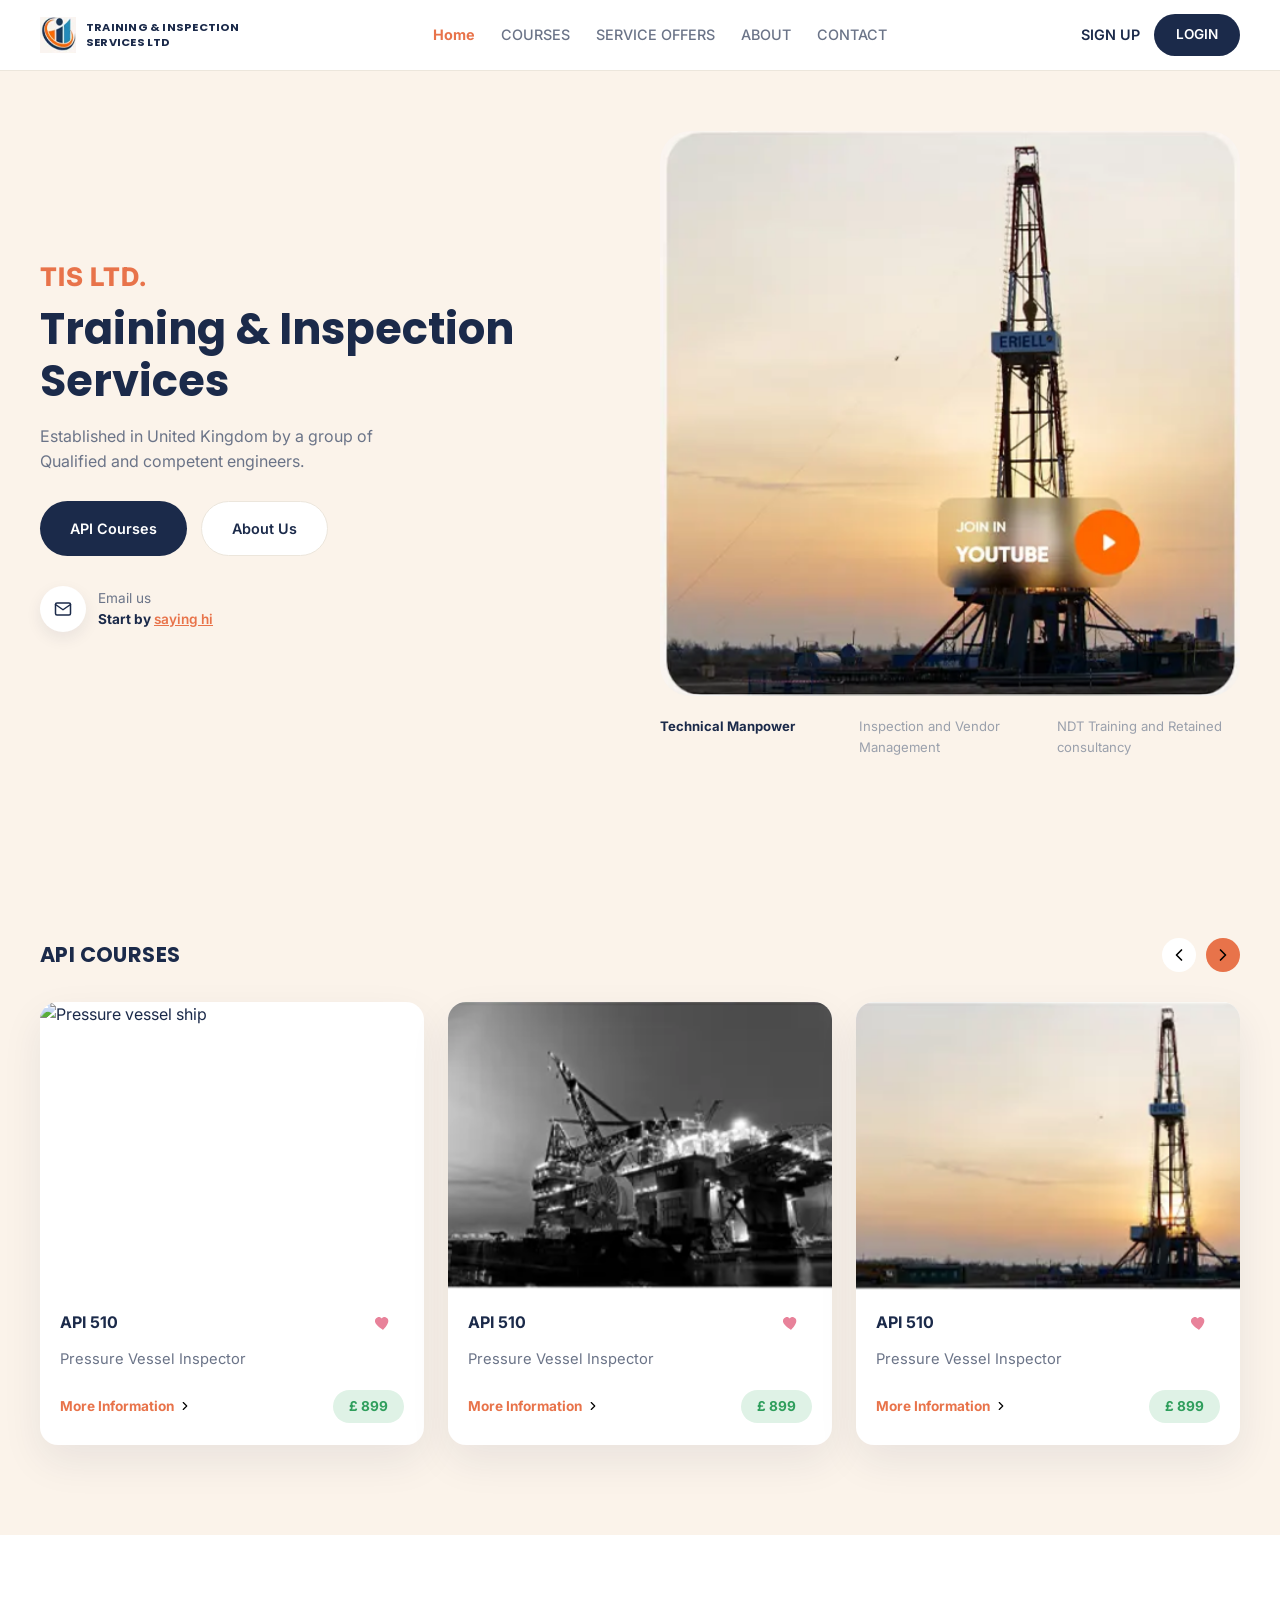
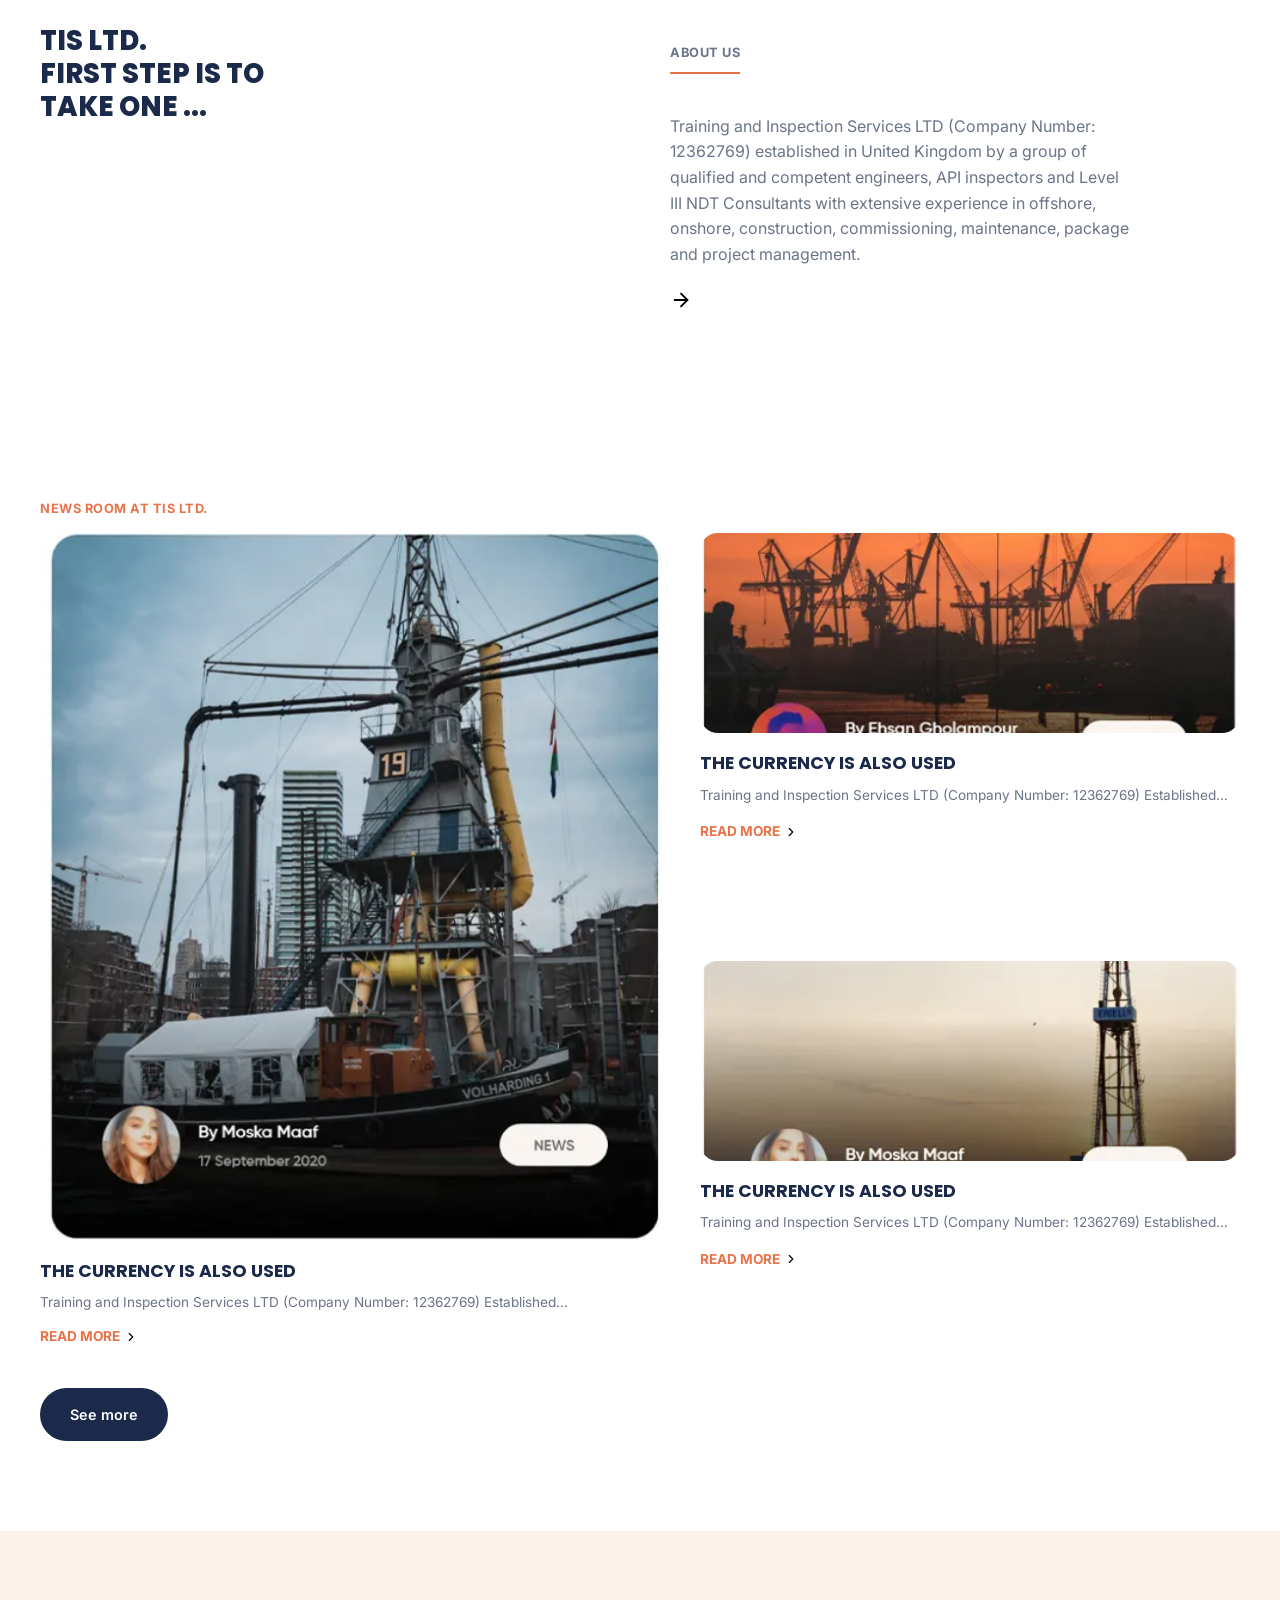
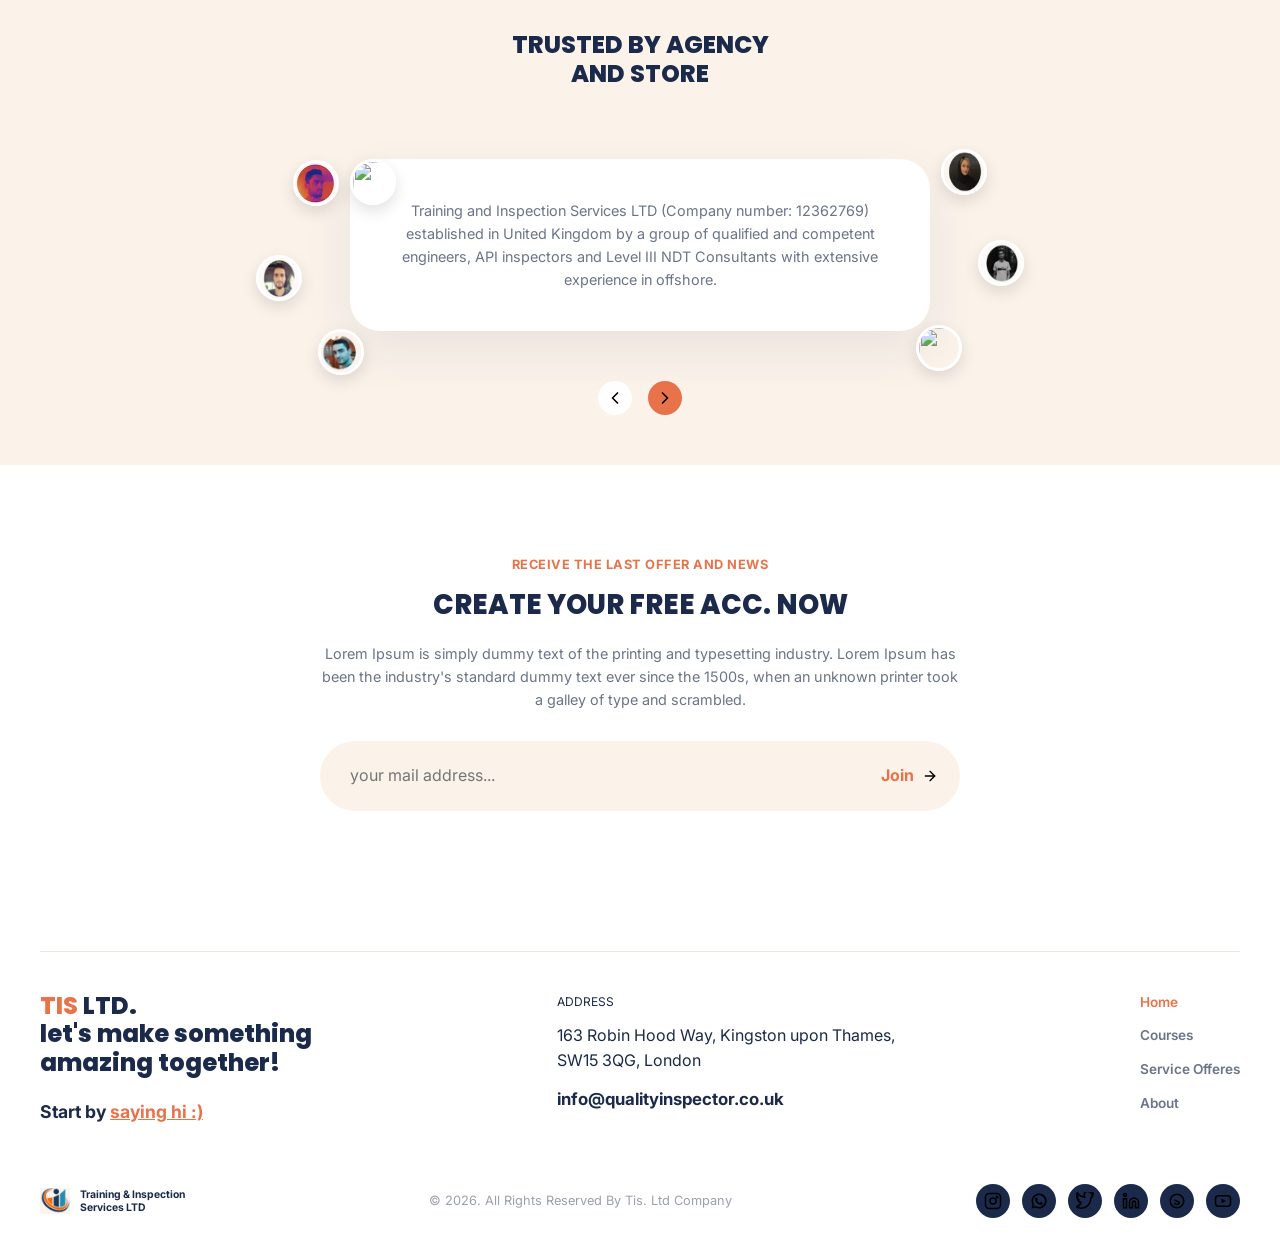
==== tis-landing-page/index.html @ 68c7ab09 "Built TIS LTD Landing Page" ====
<!DOCTYPE html>
<html lang="en">

<head>
  <meta charset="UTF-8">
  <meta name="viewport" content="width=device-width, initial-scale=1.0">
  <title>TIS LTD | Training &amp; Inspection Services</title>
  <link rel="stylesheet" href="assets/css/style.css">
  <link rel="preconnect" href="https://fonts.googleapis.com">
  <link
    href="https://fonts.googleapis.com/css2?family=Inter:wght@400;500;600&family=Poppins:wght@500;600;700;800&display=swap"
    rel="stylesheet">
</head>

<body>

  <!-- ===== HEADER ===== -->
  <header class="site-header">
    <div class="container header__inner">
      <a href="#home" class="logo">
        <img src="assets/icons/logo.png" alt="" class="logo__mark">
        <span>TRAINING &amp; INSPECTION<br>SERVICES LTD</span>
      </a>

      <nav class="nav" id="siteNav">
        <a href="#HOME" class="is-active">Home</a>
        <a href="#COURSES">COURSES</a>
        <a href="#SERVICES">SERVICE OFFERS</a>
        <a href="#ABOUT">ABOUT</a>
        <a href="#CONTACT">CONTACT</a>
      </nav>

      <div class="header__actions">
        <a href="#CONTACT" class="link-plain">SIGN UP</a>
        <a href="#CONTACT" class="btn btn--primary btn--sm">LOGIN</a>
        <button class="nav-toggle" id="navToggle" aria-label="Toggle menu" aria-expanded="false">
          <span></span><span></span><span></span>
        </button>
      </div>
    </div>
  </header>

  <main>

    <!-- ===== HERO ===== -->
    <section class="hero" id="home">
      <div class="container hero__inner">
        <div class="hero__content">
          <p class="eyebrow eyebrow--lg">TIS LTD.</p>
          <h1>Training &amp; Inspection Services</h1>
          <p class="hero__text">
            Established in United Kingdom by a group of Qualified and
            competent engineers.
          </p>
          <div class="hero__buttons">
            <a href="#COURSES" class="btn btn--primary">API Courses</a>
            <a href="#ABOUT" class="btn btn--outline">About Us</a>
          </div>
          <div class="hero__starter">
            <span class="icon-circle"><img src="assets/icons/mail.svg" alt=""></span>
            <span class="hero__starter-text">Email us<br><strong>Start by <a href="#CONTACT">saying
                  hi</a></strong></span>
          </div>
        </div>

        <div class="hero__media">
          <div class="hero__media-frame">
            <img src="assets/icons/hero_icon.png" alt="Oil rig at sunset">
          </div>
          <div class="hero__tabs">
            <span class="is-active">Technical Manpower</span>
            <span>Inspection and Vendor Management</span>
            <span>NDT Training and Retained consultancy</span>
          </div>
        </div>
      </div>
    </section>

    <!-- ===== API COURSES ===== -->
    <section class="courses" id="courses">
      <div class="container">
        <div class="section-head">
          <h2>API Courses</h2>
          <div class="section-head__nav">
            <button aria-label="Previous"><img src="assets/icons/chevron-left.svg" alt=""></button>
            <button aria-label="Next" class="is-active"><img src="assets/icons/chevron-right.svg" alt=""></button>
          </div>
        </div>

        <div class="courses__grid">

          <article class="card">
            <img src="assetS/icons/api_first_icon.png" alt="Pressure vessel ship" class="card__img">
            <div class="card__body">
              <div class="card__top">
                <span class="card__code">API 510</span>
                <button class="wishlist" aria-label="Add to wishlist">
                  <img src="assets/icons/heart.svg" alt="">
                </button>
              </div>
              <p class="card__title">Pressure Vessel Inspector</p>
              <div class="card__bottom">
                <a href="#CONTACT" class="card__link">More Information <img src="assets/icons/chevron-right.svg"
                    alt=""></a>
                <span class="price-pill">£ 899</span>
              </div>
            </div>
          </article>

          <article class="card">
            <img src="assets/icons/api_second_icon.png" alt="Industrial rig at night" class="card__img">
            <div class="card__body">
              <div class="card__top">
                <span class="card__code">API 510</span>
                <button class="wishlist" aria-label="Add to wishlist">
                  <img src="assets/icons/heart.svg" alt="">
                </button>
              </div>
              <p class="card__title">Pressure Vessel Inspector</p>
              <div class="card__bottom">
                <a href="#CONTACT" class="card__link">More Information <img src="assets/icons/chevron-right.svg"
                    alt=""></a>
                <span class="price-pill">£ 899</span>
              </div>
            </div>
          </article>

          <article class="card">
            <img src="assets/icons/api_third_icon.png" alt="Rig at golden hour" class="card__img">
            <div class="card__body">
              <div class="card__top">
                <span class="card__code">API 510</span>
                <button class="wishlist" aria-label="Add to wishlist">
                  <img src="assets/icons/heart.svg" alt="">
                </button>
              </div>
              <p class="card__title">Pressure Vessel Inspector</p>
              <div class="card__bottom">
                <a href="#CONTACT" class="card__link">More Information <img src="assets/icons/chevron-right.svg"
                    alt=""></a>
                <span class="price-pill">£ 899</span>
              </div>
            </div>
          </article>

        </div>
      </div>
    </section>

    <!-- ===== ABOUT ===== -->
    <section class="about" id="about">
      <div class="container about__inner">
        <h2>TIS LTD.<br>First step is to<br>take one ...</h2>
        <div class="about__text">
          <p class="eyebrow eyebrow--underline">About us</p>
          <p>
            Training and Inspection Services LTD (Company Number: 12362769)
            established in United Kingdom by a group of qualified and
            competent engineers, API inspectors and Level III NDT
            Consultants with extensive experience in offshore, onshore,
            construction, commissioning, maintenance, package and project
            management.
          </p>
          <a href="#work" class="icon-arrow" aria-label="Read more">
            <img src="assets/icons/arrow-right.svg" alt="">
          </a>
        </div>
      </div>
    </section>

    <!-- ===== NEWS ROOM ===== -->
    <section class="news" id="work">
      <div class="container">
        <p class="eyebrow">News room at TIS LTD.</p>

        <div class="news__grid">

          <div class="news__feature">
            <div class="news__media">
              <img src="assets/icons/newsroom_first_icon.png" alt="Ship at industrial dock">
            </div>
            <h3>The currency is also used</h3>
            <p>Training and Inspection Services LTD (Company Number: 12362769) Established&hellip;</p>
            <a href="#CONTACT" class="link-arrow">Read more <img src="assets/icons/chevron-right.svg" alt=""></a>
          </div>

          <div class="news__side">

            <div class="news__item">
              <div class="news__media">
                <img src="assets/icons/newsroom_second_icon.png" alt="Cranes at industrial dock, sunset">
              </div>
              <h3>The currency is also used</h3>
              <p>Training and Inspection Services LTD (Company Number: 12362769) Established&hellip;</p>
              <a href="#CONTACT" class="link-arrow">Read more <img src="assets/icons/chevron-right.svg" alt=""></a>
            </div>

            <div class="news__item">
              <div class="news__media">
                <img src="assets/icons/newsroom_third_icon.png" alt="Rig at hazy dawn">
              </div>
              <h3>The currency is also used</h3>
              <p>Training and Inspection Services LTD (Company Number: 12362769) Established&hellip;</p>
              <a href="#CONTACT" class="link-arrow">Read more <img src="assets/icons/chevron-right.svg" alt=""></a>
            </div>

          </div>
        </div>

        <div class="news__cta">
          <a href="#CONTACT" class="btn btn--primary">See more</a>
        </div>
      </div>
    </section>

    <!-- ===== TRUSTED BY ===== -->
    <section class="trusted">
      <div class="container">
        <h2>Trusted by agency<br>and store</h2>

        <div class="trusted__stage">
          <img src="assets/icons/agency_first_icon.png" alt="" class="t1">
          <img src="assets/icons/agency_second_icon.png" alt="" class="t2">
          <img src="assets/icons/agency_third_icon.png" alt="" class="t3">
          <img src="assets/icons/agency_fourth_icon.png" alt="" class="t4">
          <img src="assets/icons/agency_fifth_icon.png" alt="" class="t5">
          <img src="assets/icons/agency_sixth_icon.png" alt="" class="t6">
          <img src="assets/icons/agency_sixth_icon.png" alt="" class="t7">

          <div class="trusted__card">
            <p>
              Training and Inspection Services LTD (Company number: 12362769)
              established in United Kingdom by a group of qualified and
              competent engineers, API inspectors and Level III NDT
              Consultants with extensive experience in offshore.
            </p>
          </div>
        </div>

        <div class="trusted__nav">
          <button aria-label="Previous"><img src="assets/icons/chevron-left.svg" alt=""></button>
          <button aria-label="Next" class="is-active"><img src="assets/icons/chevron-right.svg" alt=""></button>
        </div>
      </div>
    </section>

    <!-- ===== CTA ===== -->
    <section class="cta" id="CONTACT">
      <div class="container">
        <div class="cta__card">
          <p class="eyebrow eyebrow--center">Receive the last offer and news</p>
          <h2>Create your free acc. now</h2>
          <p class="cta__text">
            Lorem Ipsum is simply dummy text of the printing and typesetting
            industry. Lorem Ipsum has been the industry's standard dummy
            text ever since the 1500s, when an unknown printer took a
            galley of type and scrambled.
          </p>
          <form class="cta__form" onsubmit="return false;">
            <input type="email" placeholder="your mail address..." aria-label="Email address" required>
            <button type="submit">Join <img src="assets/icons/arrow-right.svg" alt=""></button>
          </form>
        </div>
      </div>
    </section>

  </main>

  <!-- ===== FOOTER ===== -->
  <footer class="site-footer">
    <div class="container">
      <div class="footer__top">
        <div class="footer__brand">
          <h3><span>TIS</span> LTD.<br>let's make something<br>amazing together!</h3>
          <p class="footer__starter">Start by <a href="#CONTACT">saying hi :)</a></p>
        </div>

        <div class="footer__address">
          <p class="footer__label">Address</p>
          <p>163 Robin Hood Way, Kingston upon Thames,<br>SW15 3QG, London</p>
          <p class="footer__email"><a href="mailto:info@qualityinspector.co.uk">info@qualityinspector.co.uk</a></p>
        </div>

        <nav class="footer__nav">
          <a href="#HOME" class="is-active">Home</a>
          <a href="#COURSES">Courses</a>
          <a href="#SERVICES">Service Offeres</a>
          <a href="#ABOUT">About</a>
        </nav>
      </div>

      <div class="footer__bottom">
        <div class="footer__logo">
          <img src="assets/icons/logo.png" alt="">
          <span>Training &amp; Inspection<br>Services LTD</span>
        </div>
        <p class="footer__copy">© 2026. All Rights Reserved By Tis. Ltd Company</p>
        <div class="footer__social">
          <a href="#" aria-label="Instagram"><img src="assets/icons/instagram.svg" alt=""></a>
          <a href="#" aria-label="WhatsApp"><img src="assets/icons/whatsapp.svg" alt=""></a>
          <a href="#" aria-label="Twitter"><img src="assets/icons/twitter.svg" alt=""></a>
          <a href="#" aria-label="LinkedIn"><img src="assets/icons/linkedin.svg" alt=""></a>
          <a href="#" aria-label="Skype"><img src="assets/icons/skype.svg" alt=""></a>
          <a href="#" aria-label="YouTube"><img src="assets/icons/youtube.svg" alt=""></a>
        </div>
      </div>
    </div>
  </footer>

  <script>
    const navToggle = document.getElementById('navToggle');
    const siteNav = document.getElementById('siteNav');
    navToggle.addEventListener('click', () => {
      const isOpen = siteNav.classList.toggle('is-open');
      navToggle.setAttribute('aria-expanded', isOpen);
    });
  </script>

</body>

</html>
---- tis-landing-page/assets/css/style.css ----
/* =========================================================
   TIS LTD — Landing Page Styles
   Mobile-first. Breakpoints: Tablet 768px, Desktop 1024px
   ========================================================= */

*, *::before, *::after { box-sizing: border-box; margin: 0; padding: 0; }
img { max-width: 100%; display: block; }
a { text-decoration: none; color: inherit; }
button { font: inherit; cursor: pointer; border: none; background: none; }
input { font: inherit; }

:root {
  --navy: #1b2a4a;
  --navy-soft: #6b7488;
  --orange: #e8734a;
  --orange-dark: #c1543a;
  --cream: #fbf3ea;
  --mint: #dff2e6;
  --mint-text: #2f9e5c;
  --white: #ffffff;
  --grey: #9aa0ac;
  --border: #ece6dc;

  --font-display: "Poppins", sans-serif;
  --font-body: "Inter", sans-serif;

  --radius-sm: 10px;
  --radius-md: 18px;
  --radius-lg: 30px;

  --container: 1240px;
}

html { scroll-behavior: smooth; }

body {
  font-family: var(--font-body);
  color: var(--navy);
  background: var(--white);
  line-height: 1.6;
  overflow-x: hidden;
}

.container {
  width: 100%;
  max-width: var(--container);
  margin-inline: auto;
  padding-inline: 20px;
}

h1, h2, h3 {
  font-family: var(--font-display);
  color: var(--navy);
  line-height: 1.2;
}

/* ---------- Buttons & shared bits ---------- */
.btn {
  display: inline-flex;
  align-items: center;
  justify-content: center;
  gap: 8px;
  padding: 15px 30px;
  border-radius: 999px;
  font-weight: 600;
  font-size: 0.9rem;
  transition: transform 0.2s ease, background 0.2s ease;
  white-space: nowrap;
}
.btn--primary { background: var(--navy); color: var(--white); }
.btn--primary:hover { background: var(--orange); transform: translateY(-2px); }
.btn--outline { background: var(--white); color: var(--navy); border: 1px solid var(--border); }
.btn--outline:hover { background: var(--cream); }
.btn--sm { padding: 10px 22px; font-size: 0.85rem; }

.link-plain { font-weight: 600; font-size: 0.9rem; color: var(--navy); }

.eyebrow {
  color: var(--orange);
  font-weight: 700;
  text-transform: uppercase;
  letter-spacing: 0.04em;
  font-size: 0.8rem;
  margin-bottom: 14px;
}
.eyebrow--lg { font-size: 1.6rem; font-weight: 800; margin-bottom: 6px; }
.eyebrow--center { text-align: center; }
.eyebrow--underline { display: inline-block; padding-bottom: 8px; border-bottom: 2px solid var(--orange); }

.icon-arrow {
  display: inline-flex;
  color: var(--orange);
}
.icon-arrow img { width: 22px; }

.link-arrow {
  display: inline-flex; align-items: center; gap: 4px;
  color: var(--orange); font-weight: 700; font-size: 0.85rem; text-transform: uppercase;
}
.link-arrow img { width: 14px; }

.pill {
  background: var(--white);
  color: var(--navy);
  font-size: 0.75rem;
  font-weight: 700;
  text-transform: uppercase;
  padding: 8px 18px;
  border-radius: 999px;
}

/* =========================================================
   HEADER
   ========================================================= */
.site-header {
  position: sticky; top: 0; z-index: 50;
  background: rgba(255,255,255,0.95);
  backdrop-filter: blur(8px);
  border-bottom: 1px solid var(--border);
}
.header__inner { display: flex; align-items: center; justify-content: space-between; padding-block: 14px; gap: 16px; }

.logo { display: flex; align-items: center; gap: 10px; }
.logo__mark { width: 36px; height: 36px; flex-shrink: 0; }
.logo span { font-family: var(--font-display); font-weight: 700; font-size: 0.7rem; line-height: 1.3; letter-spacing: 0.02em; }

.nav {
  display: none;
  position: absolute; top: 100%; left: 0; right: 0;
  background: var(--white);
  flex-direction: column;
  padding: 10px 20px 20px;
  border-bottom: 1px solid var(--border);
}
.nav.is-open { display: flex; }
.nav a { padding: 10px 0; font-weight: 500; font-size: 0.9rem; color: var(--navy-soft); }
.nav a.is-active { color: var(--orange); font-weight: 700; }

.header__actions { display: flex; align-items: center; gap: 14px; }
.header__actions .link-plain { display: none; }

.nav-toggle { width: 34px; height: 26px; position: relative; }
.nav-toggle span {
  position: absolute; left: 0; right: 0; height: 2px; background: var(--navy);
}
.nav-toggle span:nth-child(1) { top: 0; }
.nav-toggle span:nth-child(2) { top: 12px; }
.nav-toggle span:nth-child(3) { top: 24px; }

/* =========================================================
   HERO
   ========================================================= */
.hero { padding-block: 40px 60px; background: var(--cream); }
.hero__inner { display: flex; flex-direction: column; gap: 40px; }

.hero__content h1 {
  font-size: clamp(1.8rem, 6vw, 2.3rem);
  font-weight: 700;
  margin-bottom: 16px;
}
.hero__text { color: var(--navy-soft); max-width: 40ch; margin-bottom: 26px; }

.hero__buttons { display: flex; flex-wrap: wrap; gap: 14px; margin-bottom: 30px; }

.hero__starter { display: flex; align-items: center; gap: 12px; }
.icon-circle {
  width: 46px; height: 46px; border-radius: 50%;
  background: var(--white); display: flex; align-items: center; justify-content: center;
  box-shadow: 0 6px 16px rgba(27,42,74,0.08);
  flex-shrink: 0;
}
.hero__starter-text { font-size: 0.85rem; color: var(--navy-soft); line-height: 1.5; }
.hero__starter-text a { color: var(--orange); text-decoration: underline; font-weight: 600; }
.hero__starter-text strong { color: var(--navy); font-weight: 700; }

.hero__media-frame { position: relative; border-radius: var(--radius-lg); overflow: hidden; }
.hero__media-frame img { width: 100%; border-radius: var(--radius-lg); }

.hero__youtube {
  position: absolute; bottom: 16px; right: 16px;
  display: flex; align-items: center; gap: 12px;
  background: rgba(20,20,20,0.55);
  backdrop-filter: blur(6px);
  color: var(--white);
  padding: 8px 8px 8px 18px;
  border-radius: 999px;
  font-size: 0.75rem;
  text-align: left;
  line-height: 1.3;
}
.hero__play {
  width: 40px; height: 40px; border-radius: 50%;
  background: var(--orange);
  display: flex; align-items: center; justify-content: center;
  flex-shrink: 0;
}
.hero__play img { width: 16px; }

.hero__tabs {
  display: flex;
  flex-direction: column;
  gap: 10px;
  margin-top: 20px;
  font-size: 0.82rem;
  color: var(--grey);
}
.hero__tabs .is-active { color: var(--navy); font-weight: 700; }

/* =========================================================
   COURSES
   ========================================================= */
.courses { padding-block: 60px; background: var(--cream); }
.section-head { display: flex; align-items: center; justify-content: space-between; margin-bottom: 30px; }
.section-head h2 { font-size: 1.3rem; font-weight: 700; text-transform: uppercase; letter-spacing: 0.02em; }
.section-head__nav { display: flex; gap: 10px; }
.section-head__nav button {
  width: 34px; height: 34px; border-radius: 50%;
  display: flex; align-items: center; justify-content: center;
  color: var(--grey); background: var(--white);
}
.section-head__nav button.is-active { color: var(--white); background: var(--orange); }

.courses__grid { display: grid; grid-template-columns: 1fr; gap: 24px; }

.card {
  background: var(--white);
  border-radius: var(--radius-md);
  overflow: hidden;
  box-shadow: 0 16px 40px rgba(27,42,74,0.08);
  transition: transform 0.25s ease, box-shadow 0.25s ease;
}
.card:hover { transform: translateY(-4px); box-shadow: 0 20px 46px rgba(27,42,74,0.14); }
.card__img { width: 100%; aspect-ratio: 4/3; object-fit: cover; }
.card__body { padding: 18px 20px 22px; }
.card__top { display: flex; align-items: center; justify-content: space-between; margin-bottom: 10px; }
.card__code { font-weight: 700; font-size: 1rem; }
.wishlist { width: 30px; height: 30px; }
.card__title { color: var(--navy-soft); font-size: 0.92rem; margin-bottom: 18px; }
.card__bottom { display: flex; align-items: center; justify-content: space-between; gap: 10px; flex-wrap: wrap; }
.card__link { display: inline-flex; align-items: center; gap: 4px; color: var(--orange); font-weight: 700; font-size: 0.85rem; }
.card__link img { width: 14px; }
.price-pill { background: var(--mint); color: var(--mint-text); font-weight: 700; font-size: 0.85rem; padding: 6px 16px; border-radius: 999px; }

/* =========================================================
   ABOUT
   ========================================================= */
.about { padding-block: 70px; background: var(--white); }
.about__inner { display: flex; flex-direction: column; gap: 30px; }
.about__inner h2 { font-size: 1.7rem; font-weight: 800; text-transform: uppercase; }
.about__text p { color: var(--navy-soft); margin: 18px 0 22px; max-width: 46ch; }

/* =========================================================
   NEWS ROOM
   ========================================================= */
.news { padding-block: 70px; background: var(--white); }
.news__grid { display: grid; grid-template-columns: 1fr; gap: 40px; }

.news__media { position: relative; border-radius: var(--radius-md); overflow: hidden; margin-bottom: 20px; }
.news__media img { width: 100%; object-fit: cover; }
.news__feature .news__media img { height: 320px; }
.news__side .news__media img { height: 200px; }

.news__author {
  position: absolute; inset: auto 14px 14px 14px;
  display: flex; align-items: center; gap: 10px;
}
.news__author img { width: 36px; height: 36px; border-radius: 50%; border: 2px solid var(--white); }
.news__author div { flex: 1; color: var(--white); font-size: 0.75rem; line-height: 1.4; }
.news__author strong { display: block; font-size: 0.85rem; }

.news h3 { font-size: 1.1rem; font-weight: 700; margin-bottom: 10px; text-transform: uppercase; }
.news__feature p, .news__item p { color: var(--navy-soft); font-size: 0.85rem; margin-bottom: 12px; }

.news__side { display: grid; gap: 40px; }

.news__cta { margin-top: 40px; }

/* =========================================================
   TRUSTED
   ========================================================= */
.trusted { padding-block: 80px 40px; background: var(--cream); }
.trusted h2 { text-align: center; font-size: 1.5rem; font-weight: 800; text-transform: uppercase; margin-bottom: 50px; }

.trusted__stage { position: relative; max-width: 620px; margin-inline: auto; padding: 20px; }
.trusted__card {
  background: var(--white);
  border-radius: var(--radius-lg);
  padding: 40px 24px;
  text-align: center;
  box-shadow: 0 20px 50px rgba(27,42,74,0.08);
}
.trusted__card p { color: var(--navy-soft); font-size: 0.9rem; }

.trusted__stage img {
  position: absolute;
  width: 46px; height: 46px; border-radius: 50%;
  border: 3px solid var(--white);
  box-shadow: 0 6px 16px rgba(0,0,0,0.12);
  display: none;
}

.trusted__nav { display: flex; justify-content: center; gap: 16px; margin-top: 30px; }
.trusted__nav button {
  width: 34px; height: 34px; border-radius: 50%;
  display: flex; align-items: center; justify-content: center;
  color: var(--grey); background: var(--white);
}
.trusted__nav button.is-active { color: var(--white); background: var(--orange); }

/* =========================================================
   CTA
   ========================================================= */
.cta { padding-block: 70px; background: var(--white); }
.cta__card { text-align: center; max-width: 640px; margin-inline: auto; }
.cta__card h2 { font-size: 1.7rem; font-weight: 800; margin: 8px 0 20px; text-transform: uppercase; }
.cta__text { color: var(--navy-soft); font-size: 0.9rem; margin-bottom: 30px; }

.cta__form {
  display: flex; flex-direction: column; gap: 12px;
  background: var(--cream);
  border-radius: 999px;
  padding: 8px;
}
.cta__form input {
  padding: 14px 20px;
  border-radius: 999px;
  border: none;
  background: transparent;
  text-align: center;
}
.cta__form input:focus { outline: 2px solid var(--orange); outline-offset: 2px; }
.cta__form button {
  display: flex; align-items: center; justify-content: center; gap: 8px;
  color: var(--orange); font-weight: 700; padding: 12px;
}
.cta__form button img { width: 16px; }

/* =========================================================
   FOOTER
   ========================================================= */
.site-footer { background: var(--white); padding-block: 50px 24px; }

.footer__top {
  display: flex; flex-direction: column; gap: 34px;
  padding-bottom: 34px;
  border-top: 1px solid var(--border);
  padding-top: 40px;
}
.footer__brand h3 { font-size: 1.5rem; font-weight: 800; margin-bottom: 20px; }
.footer__brand h3 span { color: var(--orange); }
.footer__starter { font-size: 1.1rem; font-weight: 700; }
.footer__starter a { color: var(--orange); text-decoration: underline; }

.footer__label { color: var(--grey); font-size: 0.75rem; text-transform: uppercase; margin-bottom: 10px; }
.footer__address p { margin-bottom: 12px; color: var(--navy); }
.footer__email a { font-weight: 700; font-size: 1.05rem; }

.footer__nav { display: flex; flex-direction: column; gap: 12px; font-size: 0.85rem; }
.footer__nav a { color: var(--navy-soft); font-weight: 600; }
.footer__nav a.is-active { color: var(--orange); }

.footer__bottom {
  display: flex; flex-direction: column; gap: 20px;
  align-items: flex-start;
  padding-top: 24px;
}
.footer__logo { display: flex; align-items: center; gap: 10px; }
.footer__logo img { width: 30px; }
.footer__logo span { font-size: 0.65rem; font-weight: 700; line-height: 1.3; }
.footer__copy { color: var(--grey); font-size: 0.8rem; }
.footer__social { display: flex; gap: 12px; }
.footer__social a {
  width: 34px; height: 34px; border-radius: 50%;
  display: flex; align-items: center; justify-content: center;
  background: var(--navy); color: var(--white);
}
.footer__social a:hover { background: var(--orange); }

/* Focus visibility */
a:focus-visible, button:focus-visible, input:focus-visible {
  outline: 2px solid var(--orange); outline-offset: 2px;
}

/* =========================================================
   TABLET — min-width 768px
   ========================================================= */
@media (min-width: 768px) {

  .nav {
    display: flex; position: static; flex-direction: row;
    background: none; border: none; padding: 0; gap: 26px;
  }
  .nav a { padding: 0; }
  .header__actions .link-plain { display: inline; }
  .nav-toggle { display: none; }

  .hero__inner { flex-direction: row; align-items: center; }
  .hero__content, .hero__media { flex: 1; }
  .hero__tabs { flex-direction: row; justify-content: space-between; gap: 16px; }
  .hero__tabs span { flex: 1; }

  .courses__grid { grid-template-columns: repeat(2, 1fr); }

  .about__inner { flex-direction: row; justify-content: space-between; gap: 60px; }
  .about__inner h2 { flex: 1; }
  .about__text { flex: 1; }

  .news__grid { grid-template-columns: 1.15fr 1fr; }
  .news__feature .news__media img { height: 100%; min-height: 460px; }
  .news__feature { display: flex; flex-direction: column; }
  .news__feature .news__media { flex: 1; }

  .trusted__stage img { display: block; }
  .t1 { top: 10%; left: -6%; }
  .t2 { top: 55%; left: -12%; }
  .t3 { top: 90%; left: -2%; }
  .t4 { top: 5%; right: -6%; }
  .t5 { top: 48%; right: -12%; }
  .t6 { top: 88%; right: -2%; }

  .footer__top { flex-direction: row; justify-content: space-between; }
  .footer__bottom { flex-direction: row; align-items: center; justify-content: space-between; width: 100%; }
}

/* =========================================================
   DESKTOP — min-width 1024px
   ========================================================= */
@media (min-width: 1024px) {

  .hero { padding-block: 60px 90px; }
  .hero__content h1 { font-size: 2.7rem; }

  .courses, .about, .news, .cta { padding-block: 90px; }
  .trusted { padding-block: 100px 50px; }

  .courses__grid { grid-template-columns: repeat(3, 1fr); }

  .cta__form { flex-direction: row; padding: 10px 10px 10px 30px; }
  .cta__form input { flex: 1; text-align: left; padding: 8px 0; }
}
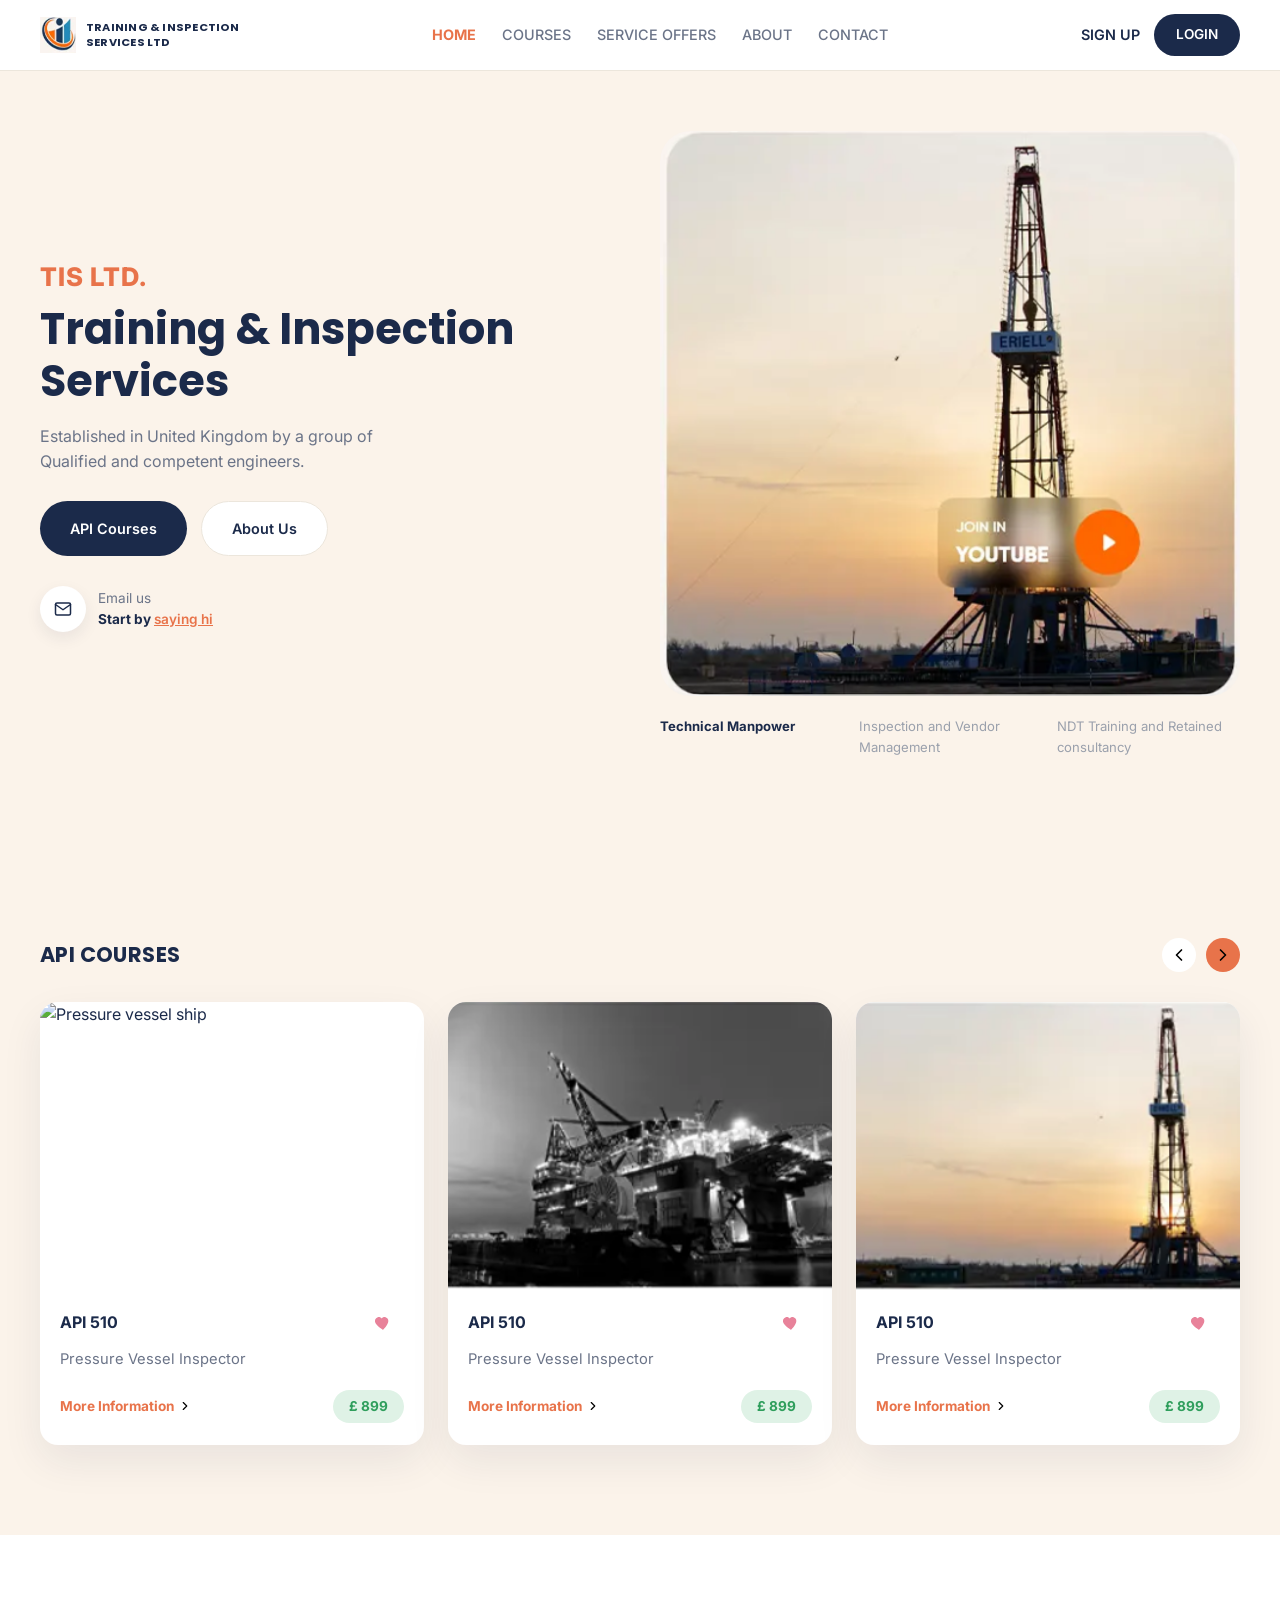
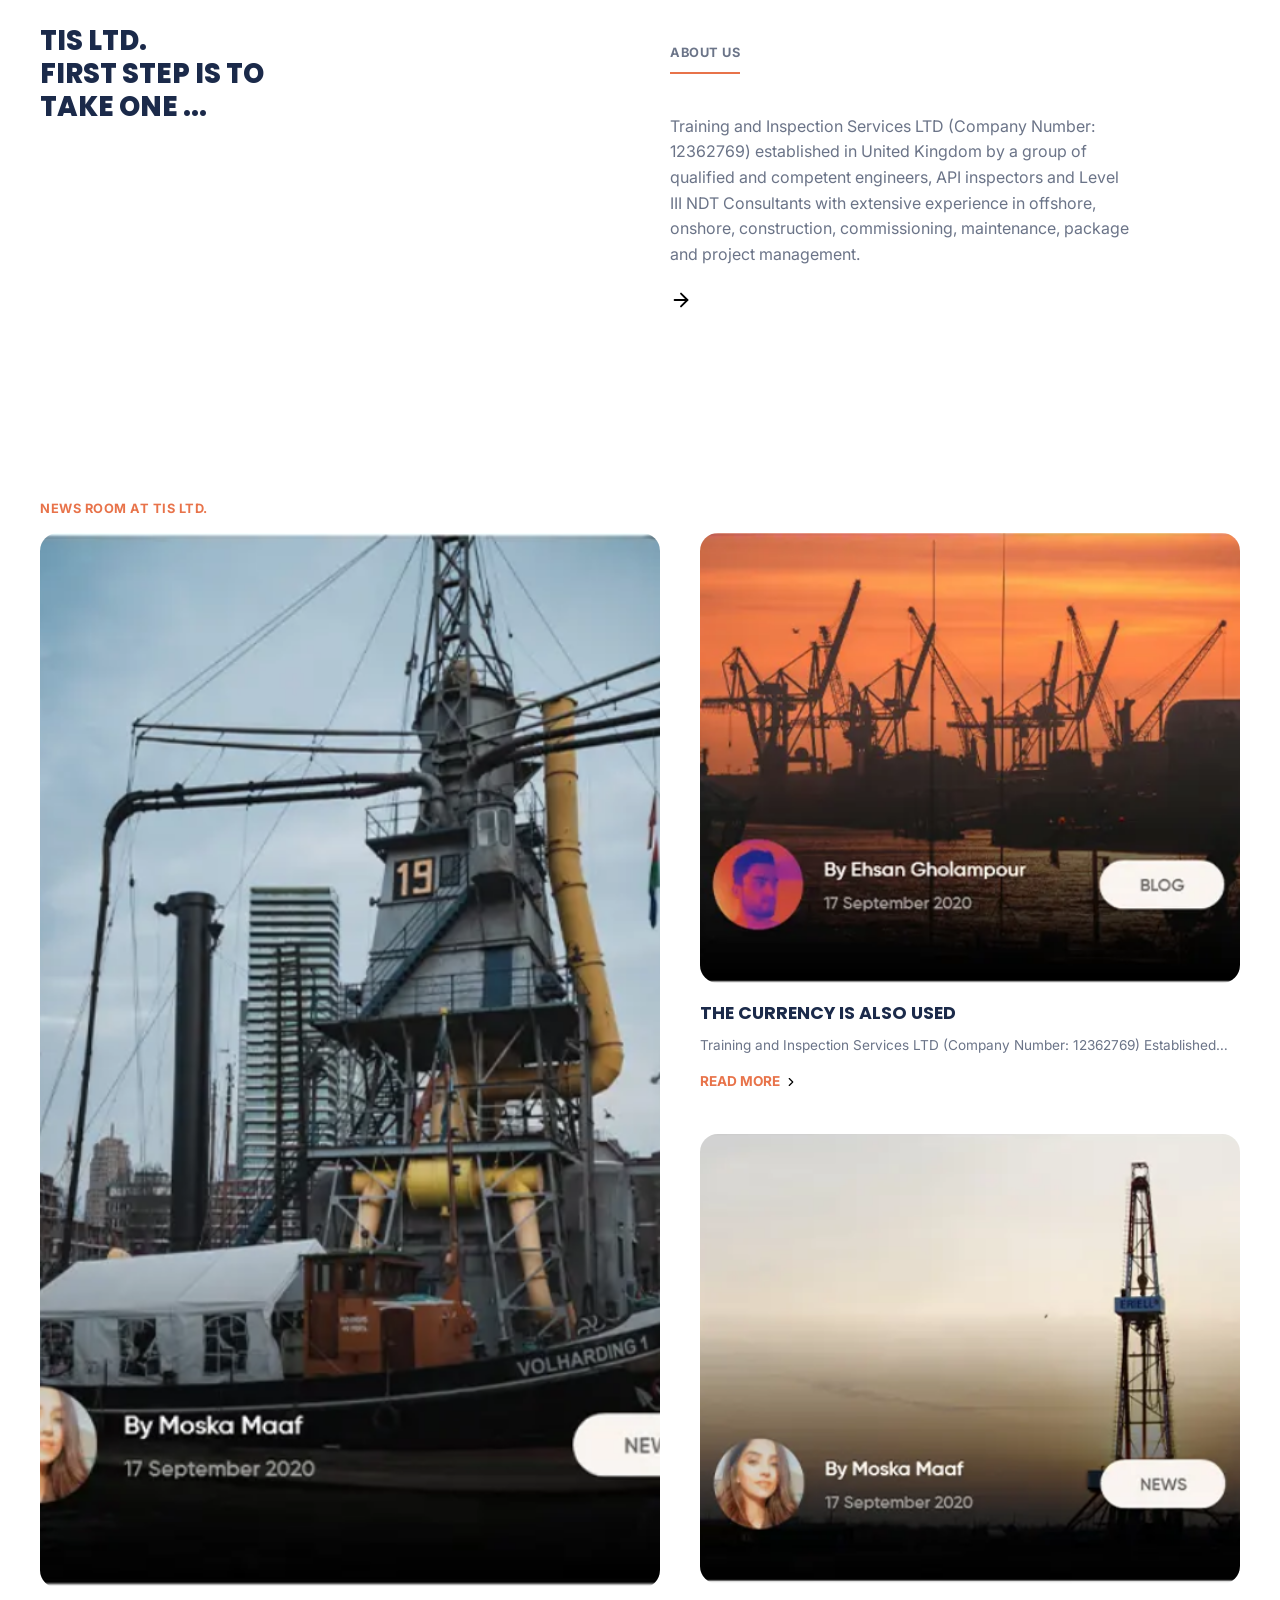
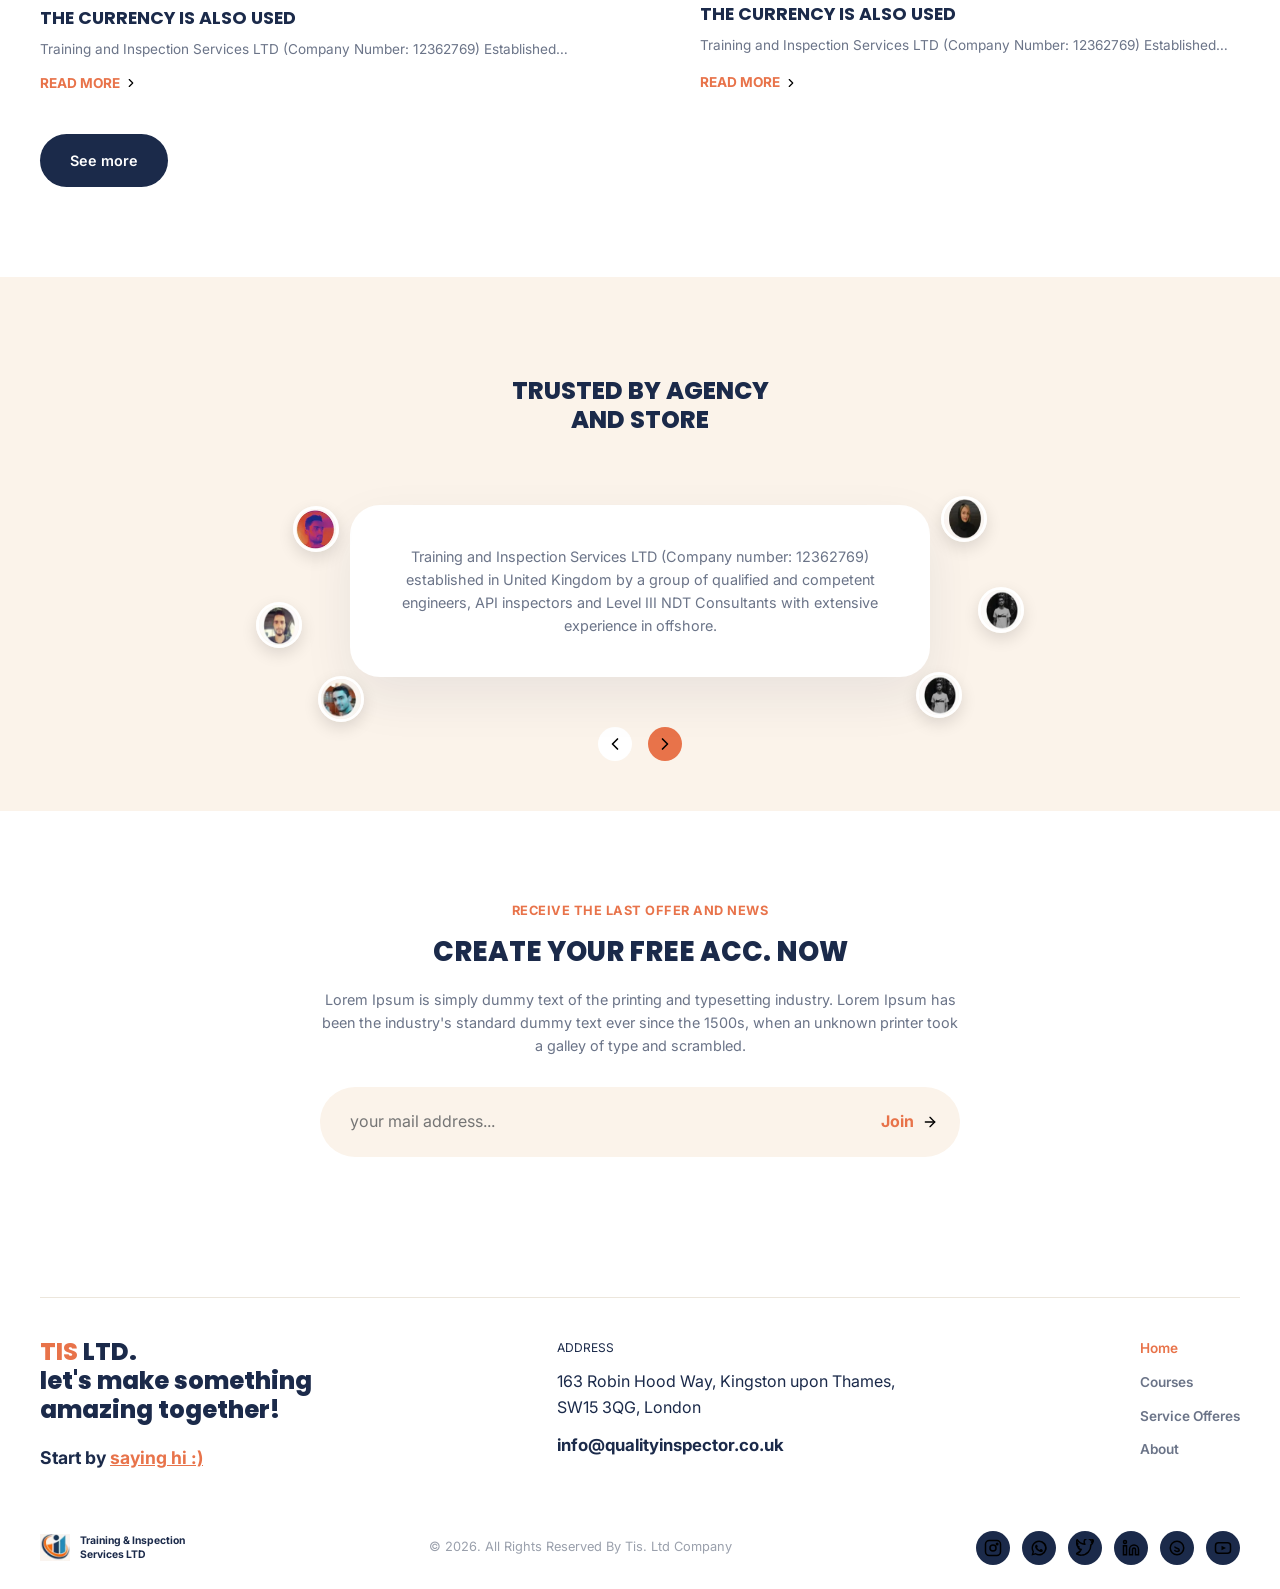
==== commit 6047fa59: "Updated full repo" ====
--- a/tis-landing-page/index.html
+++ b/tis-landing-page/index.html
@@ -14,7 +14,6 @@
 
 <body>
 
-  <!-- ===== HEADER ===== -->
   <header class="site-header">
     <div class="container header__inner">
       <a href="#home" class="logo">
@@ -23,7 +22,7 @@
       </a>
 
       <nav class="nav" id="siteNav">
-        <a href="#HOME" class="is-active">Home</a>
+        <a href="#HOME" class="is-active">HOME</a>
         <a href="#COURSES">COURSES</a>
         <a href="#SERVICES">SERVICE OFFERS</a>
         <a href="#ABOUT">ABOUT</a>
@@ -33,16 +32,12 @@
       <div class="header__actions">
         <a href="#CONTACT" class="link-plain">SIGN UP</a>
         <a href="#CONTACT" class="btn btn--primary btn--sm">LOGIN</a>
-        <button class="nav-toggle" id="navToggle" aria-label="Toggle menu" aria-expanded="false">
-          <span></span><span></span><span></span>
-        </button>
       </div>
     </div>
   </header>
 
   <main>
 
-    <!-- ===== HERO ===== -->
     <section class="hero" id="home">
       <div class="container hero__inner">
         <div class="hero__content">
@@ -76,7 +71,6 @@
       </div>
     </section>
 
-    <!-- ===== API COURSES ===== -->
     <section class="courses" id="courses">
       <div class="container">
         <div class="section-head">
@@ -147,7 +141,6 @@
       </div>
     </section>
 
-    <!-- ===== ABOUT ===== -->
     <section class="about" id="about">
       <div class="container about__inner">
         <h2>TIS LTD.<br>First step is to<br>take one ...</h2>
@@ -168,7 +161,6 @@
       </div>
     </section>
 
-    <!-- ===== NEWS ROOM ===== -->
     <section class="news" id="work">
       <div class="container">
         <p class="eyebrow">News room at TIS LTD.</p>
@@ -213,7 +205,6 @@
       </div>
     </section>
 
-    <!-- ===== TRUSTED BY ===== -->
     <section class="trusted">
       <div class="container">
         <h2>Trusted by agency<br>and store</h2>
@@ -224,8 +215,7 @@
           <img src="assets/icons/agency_third_icon.png" alt="" class="t3">
           <img src="assets/icons/agency_fourth_icon.png" alt="" class="t4">
           <img src="assets/icons/agency_fifth_icon.png" alt="" class="t5">
-          <img src="assets/icons/agency_sixth_icon.png" alt="" class="t6">
-          <img src="assets/icons/agency_sixth_icon.png" alt="" class="t7">
+          <img src="assets/icons/agency_fifth_icon.png" alt="" class="t6">
 
           <div class="trusted__card">
             <p>
@@ -244,7 +234,6 @@
       </div>
     </section>
 
-    <!-- ===== CTA ===== -->
     <section class="cta" id="CONTACT">
       <div class="container">
         <div class="cta__card">
@@ -266,7 +255,6 @@
 
   </main>
 
-  <!-- ===== FOOTER ===== -->
   <footer class="site-footer">
     <div class="container">
       <div class="footer__top">
@@ -307,15 +295,6 @@
     </div>
   </footer>
 
-  <script>
-    const navToggle = document.getElementById('navToggle');
-    const siteNav = document.getElementById('siteNav');
-    navToggle.addEventListener('click', () => {
-      const isOpen = siteNav.classList.toggle('is-open');
-      navToggle.setAttribute('aria-expanded', isOpen);
-    });
-  </script>
-
 </body>
 
 </html>
--- a/tis-landing-page/assets/css/style.css
+++ b/tis-landing-page/assets/css/style.css
@@ -1,13 +1,31 @@
-/* =========================================================
-   TIS LTD — Landing Page Styles
-   Mobile-first. Breakpoints: Tablet 768px, Desktop 1024px
-   ========================================================= */
-
-*, *::before, *::after { box-sizing: border-box; margin: 0; padding: 0; }
-img { max-width: 100%; display: block; }
-a { text-decoration: none; color: inherit; }
-button { font: inherit; cursor: pointer; border: none; background: none; }
-input { font: inherit; }
+*,
+*::before,
+*::after {
+  box-sizing: border-box;
+  margin: 0;
+  padding: 0;
+}
+
+img {
+  max-width: 100%;
+  display: block;
+}
+
+a {
+  text-decoration: none;
+  color: inherit;
+}
+
+button {
+  font: inherit;
+  cursor: pointer;
+  border: none;
+  background: none;
+}
+
+input {
+  font: inherit;
+}
 
 :root {
   --navy: #1b2a4a;
@@ -31,7 +49,9 @@
   --container: 1240px;
 }
 
-html { scroll-behavior: smooth; }
+html {
+  scroll-behavior: smooth;
+}
 
 body {
   font-family: var(--font-body);
@@ -48,13 +68,14 @@
   padding-inline: 20px;
 }
 
-h1, h2, h3 {
+h1,
+h2,
+h3 {
   font-family: var(--font-display);
   color: var(--navy);
   line-height: 1.2;
 }
 
-/* ---------- Buttons & shared bits ---------- */
 .btn {
   display: inline-flex;
   align-items: center;
@@ -67,13 +88,37 @@
   transition: transform 0.2s ease, background 0.2s ease;
   white-space: nowrap;
 }
-.btn--primary { background: var(--navy); color: var(--white); }
-.btn--primary:hover { background: var(--orange); transform: translateY(-2px); }
-.btn--outline { background: var(--white); color: var(--navy); border: 1px solid var(--border); }
-.btn--outline:hover { background: var(--cream); }
-.btn--sm { padding: 10px 22px; font-size: 0.85rem; }
-
-.link-plain { font-weight: 600; font-size: 0.9rem; color: var(--navy); }
+
+.btn--primary {
+  background: var(--navy);
+  color: var(--white);
+}
+
+.btn--primary:hover {
+  background: var(--orange);
+  transform: translateY(-2px);
+}
+
+.btn--outline {
+  background: var(--white);
+  color: var(--navy);
+  border: 1px solid var(--border);
+}
+
+.btn--outline:hover {
+  background: var(--cream);
+}
+
+.btn--sm {
+  padding: 10px 22px;
+  font-size: 0.85rem;
+}
+
+.link-plain {
+  font-weight: 600;
+  font-size: 0.9rem;
+  color: var(--navy);
+}
 
 .eyebrow {
   color: var(--orange);
@@ -83,21 +128,45 @@
   font-size: 0.8rem;
   margin-bottom: 14px;
 }
-.eyebrow--lg { font-size: 1.6rem; font-weight: 800; margin-bottom: 6px; }
-.eyebrow--center { text-align: center; }
-.eyebrow--underline { display: inline-block; padding-bottom: 8px; border-bottom: 2px solid var(--orange); }
+
+.eyebrow--lg {
+  font-size: 1.6rem;
+  font-weight: 800;
+  margin-bottom: 6px;
+}
+
+.eyebrow--center {
+  text-align: center;
+}
+
+.eyebrow--underline {
+  display: inline-block;
+  padding-bottom: 8px;
+  border-bottom: 2px solid var(--orange);
+}
 
 .icon-arrow {
   display: inline-flex;
   color: var(--orange);
 }
-.icon-arrow img { width: 22px; }
+
+.icon-arrow img {
+  width: 22px;
+}
 
 .link-arrow {
-  display: inline-flex; align-items: center; gap: 4px;
-  color: var(--orange); font-weight: 700; font-size: 0.85rem; text-transform: uppercase;
-}
-.link-arrow img { width: 14px; }
+  display: inline-flex;
+  align-items: center;
+  gap: 4px;
+  color: var(--orange);
+  font-weight: 700;
+  font-size: 0.85rem;
+  text-transform: uppercase;
+}
+
+.link-arrow img {
+  width: 14px;
+}
 
 .pill {
   background: var(--white);
@@ -109,77 +178,181 @@
   border-radius: 999px;
 }
 
-/* =========================================================
-   HEADER
-   ========================================================= */
 .site-header {
-  position: sticky; top: 0; z-index: 50;
-  background: rgba(255,255,255,0.95);
+  position: sticky;
+  top: 0;
+  z-index: 50;
+  background: rgba(255, 255, 255, 0.95);
   backdrop-filter: blur(8px);
   border-bottom: 1px solid var(--border);
 }
-.header__inner { display: flex; align-items: center; justify-content: space-between; padding-block: 14px; gap: 16px; }
-
-.logo { display: flex; align-items: center; gap: 10px; }
-.logo__mark { width: 36px; height: 36px; flex-shrink: 0; }
-.logo span { font-family: var(--font-display); font-weight: 700; font-size: 0.7rem; line-height: 1.3; letter-spacing: 0.02em; }
+
+.header__inner {
+  display: flex;
+  align-items: center;
+  justify-content: space-between;
+  padding-block: 14px;
+  gap: 16px;
+}
+
+.logo {
+  display: flex;
+  align-items: center;
+  gap: 10px;
+}
+
+.logo__mark {
+  width: 36px;
+  height: 36px;
+  flex-shrink: 0;
+}
+
+.logo span {
+  font-family: var(--font-display);
+  font-weight: 700;
+  font-size: 0.7rem;
+  line-height: 1.3;
+  letter-spacing: 0.02em;
+}
 
 .nav {
   display: none;
-  position: absolute; top: 100%; left: 0; right: 0;
+  position: absolute;
+  top: 100%;
+  left: 0;
+  right: 0;
   background: var(--white);
   flex-direction: column;
   padding: 10px 20px 20px;
   border-bottom: 1px solid var(--border);
 }
-.nav.is-open { display: flex; }
-.nav a { padding: 10px 0; font-weight: 500; font-size: 0.9rem; color: var(--navy-soft); }
-.nav a.is-active { color: var(--orange); font-weight: 700; }
-
-.header__actions { display: flex; align-items: center; gap: 14px; }
-.header__actions .link-plain { display: none; }
-
-.nav-toggle { width: 34px; height: 26px; position: relative; }
-.nav-toggle span {
-  position: absolute; left: 0; right: 0; height: 2px; background: var(--navy);
-}
-.nav-toggle span:nth-child(1) { top: 0; }
-.nav-toggle span:nth-child(2) { top: 12px; }
-.nav-toggle span:nth-child(3) { top: 24px; }
-
-/* =========================================================
-   HERO
-   ========================================================= */
-.hero { padding-block: 40px 60px; background: var(--cream); }
-.hero__inner { display: flex; flex-direction: column; gap: 40px; }
+
+.nav.is-open {
+  display: flex;
+}
+
+.nav a {
+  padding: 10px 0;
+  font-weight: 500;
+  font-size: 0.9rem;
+  color: var(--navy-soft);
+}
+
+.nav a.is-active {
+  color: var(--orange);
+  font-weight: 700;
+}
+
+.header__actions {
+  display: flex;
+  align-items: center;
+  gap: 14px;
+}
+
+.header__actions .link-plain {
+  display: none;
+}
+
+.nav {
+  display: none;
+  position: absolute;
+  top: 100%;
+  left: 0;
+  right: 0;
+  background: var(--white);
+  flex-direction: column;
+  padding: 10px 20px 20px;
+  border-bottom: 1px solid var(--border);
+}
+
+.nav.is-open {
+  display: flex;
+}
+
+.hero {
+  padding-block: 40px 60px;
+  background: var(--cream);
+}
+
+.hero__inner {
+  display: flex;
+  flex-direction: column;
+  gap: 40px;
+}
 
 .hero__content h1 {
   font-size: clamp(1.8rem, 6vw, 2.3rem);
   font-weight: 700;
   margin-bottom: 16px;
 }
-.hero__text { color: var(--navy-soft); max-width: 40ch; margin-bottom: 26px; }
-
-.hero__buttons { display: flex; flex-wrap: wrap; gap: 14px; margin-bottom: 30px; }
-
-.hero__starter { display: flex; align-items: center; gap: 12px; }
+
+.hero__text {
+  color: var(--navy-soft);
+  max-width: 40ch;
+  margin-bottom: 26px;
+}
+
+.hero__buttons {
+  display: flex;
+  flex-wrap: wrap;
+  gap: 14px;
+  margin-bottom: 30px;
+}
+
+.hero__starter {
+  display: flex;
+  align-items: center;
+  gap: 12px;
+}
+
 .icon-circle {
-  width: 46px; height: 46px; border-radius: 50%;
-  background: var(--white); display: flex; align-items: center; justify-content: center;
-  box-shadow: 0 6px 16px rgba(27,42,74,0.08);
+  width: 46px;
+  height: 46px;
+  border-radius: 50%;
+  background: var(--white);
+  display: flex;
+  align-items: center;
+  justify-content: center;
+  box-shadow: 0 6px 16px rgba(27, 42, 74, 0.08);
   flex-shrink: 0;
 }
-.hero__starter-text { font-size: 0.85rem; color: var(--navy-soft); line-height: 1.5; }
-.hero__starter-text a { color: var(--orange); text-decoration: underline; font-weight: 600; }
-.hero__starter-text strong { color: var(--navy); font-weight: 700; }
-
-.hero__media-frame { position: relative; border-radius: var(--radius-lg); overflow: hidden; }
-.hero__media-frame img { width: 100%; border-radius: var(--radius-lg); }
+
+.hero__starter-text {
+  font-size: 0.85rem;
+  color: var(--navy-soft);
+  line-height: 1.5;
+}
+
+.hero__starter-text a {
+  color: var(--orange);
+  text-decoration: underline;
+  font-weight: 600;
+}
+
+.hero__starter-text strong {
+  color: var(--navy);
+  font-weight: 700;
+}
+
+.hero__media-frame {
+  position: relative;
+  border-radius: var(--radius-lg);
+  overflow: hidden;
+}
+
+.hero__media-frame img {
+  width: 100%;
+  border-radius: var(--radius-lg);
+}
 
 .hero__youtube {
-  position: absolute; bottom: 16px; right: 16px;
-  display: flex; align-items: center; gap: 12px;
-  background: rgba(20,20,20,0.55);
+  position: absolute;
+  bottom: 16px;
+  right: 16px;
+  display: flex;
+  align-items: center;
+  gap: 12px;
+  background: rgba(20, 20, 20, 0.55);
   backdrop-filter: blur(6px);
   color: var(--white);
   padding: 8px 8px 8px 18px;
@@ -188,13 +361,21 @@
   text-align: left;
   line-height: 1.3;
 }
+
 .hero__play {
-  width: 40px; height: 40px; border-radius: 50%;
+  width: 40px;
+  height: 40px;
+  border-radius: 50%;
   background: var(--orange);
-  display: flex; align-items: center; justify-content: center;
+  display: flex;
+  align-items: center;
+  justify-content: center;
   flex-shrink: 0;
 }
-.hero__play img { width: 16px; }
+
+.hero__play img {
+  width: 16px;
+}
 
 .hero__tabs {
   display: flex;
@@ -204,123 +385,337 @@
   font-size: 0.82rem;
   color: var(--grey);
 }
-.hero__tabs .is-active { color: var(--navy); font-weight: 700; }
-
-/* =========================================================
-   COURSES
-   ========================================================= */
-.courses { padding-block: 60px; background: var(--cream); }
-.section-head { display: flex; align-items: center; justify-content: space-between; margin-bottom: 30px; }
-.section-head h2 { font-size: 1.3rem; font-weight: 700; text-transform: uppercase; letter-spacing: 0.02em; }
-.section-head__nav { display: flex; gap: 10px; }
+
+.hero__tabs .is-active {
+  color: var(--navy);
+  font-weight: 700;
+}
+
+.courses {
+  padding-block: 60px;
+  background: var(--cream);
+}
+
+.section-head {
+  display: flex;
+  align-items: center;
+  justify-content: space-between;
+  margin-bottom: 30px;
+}
+
+.section-head h2 {
+  font-size: 1.3rem;
+  font-weight: 700;
+  text-transform: uppercase;
+  letter-spacing: 0.02em;
+}
+
+.section-head__nav {
+  display: flex;
+  gap: 10px;
+}
+
 .section-head__nav button {
-  width: 34px; height: 34px; border-radius: 50%;
-  display: flex; align-items: center; justify-content: center;
-  color: var(--grey); background: var(--white);
-}
-.section-head__nav button.is-active { color: var(--white); background: var(--orange); }
-
-.courses__grid { display: grid; grid-template-columns: 1fr; gap: 24px; }
+  width: 34px;
+  height: 34px;
+  border-radius: 50%;
+  display: flex;
+  align-items: center;
+  justify-content: center;
+  color: var(--grey);
+  background: var(--white);
+}
+
+.section-head__nav button.is-active {
+  color: var(--white);
+  background: var(--orange);
+}
+
+.courses__grid {
+  display: grid;
+  grid-template-columns: 1fr;
+  gap: 24px;
+}
 
 .card {
   background: var(--white);
   border-radius: var(--radius-md);
   overflow: hidden;
-  box-shadow: 0 16px 40px rgba(27,42,74,0.08);
+  box-shadow: 0 16px 40px rgba(27, 42, 74, 0.08);
   transition: transform 0.25s ease, box-shadow 0.25s ease;
 }
-.card:hover { transform: translateY(-4px); box-shadow: 0 20px 46px rgba(27,42,74,0.14); }
-.card__img { width: 100%; aspect-ratio: 4/3; object-fit: cover; }
-.card__body { padding: 18px 20px 22px; }
-.card__top { display: flex; align-items: center; justify-content: space-between; margin-bottom: 10px; }
-.card__code { font-weight: 700; font-size: 1rem; }
-.wishlist { width: 30px; height: 30px; }
-.card__title { color: var(--navy-soft); font-size: 0.92rem; margin-bottom: 18px; }
-.card__bottom { display: flex; align-items: center; justify-content: space-between; gap: 10px; flex-wrap: wrap; }
-.card__link { display: inline-flex; align-items: center; gap: 4px; color: var(--orange); font-weight: 700; font-size: 0.85rem; }
-.card__link img { width: 14px; }
-.price-pill { background: var(--mint); color: var(--mint-text); font-weight: 700; font-size: 0.85rem; padding: 6px 16px; border-radius: 999px; }
-
-/* =========================================================
-   ABOUT
-   ========================================================= */
-.about { padding-block: 70px; background: var(--white); }
-.about__inner { display: flex; flex-direction: column; gap: 30px; }
-.about__inner h2 { font-size: 1.7rem; font-weight: 800; text-transform: uppercase; }
-.about__text p { color: var(--navy-soft); margin: 18px 0 22px; max-width: 46ch; }
-
-/* =========================================================
-   NEWS ROOM
-   ========================================================= */
-.news { padding-block: 70px; background: var(--white); }
-.news__grid { display: grid; grid-template-columns: 1fr; gap: 40px; }
-
-.news__media { position: relative; border-radius: var(--radius-md); overflow: hidden; margin-bottom: 20px; }
-.news__media img { width: 100%; object-fit: cover; }
-.news__feature .news__media img { height: 320px; }
-.news__side .news__media img { height: 200px; }
+
+.card:hover {
+  transform: translateY(-4px);
+  box-shadow: 0 20px 46px rgba(27, 42, 74, 0.14);
+}
+
+.card__img {
+  width: 100%;
+  aspect-ratio: 4/3;
+  object-fit: cover;
+}
+
+.card__body {
+  padding: 18px 20px 22px;
+}
+
+.card__top {
+  display: flex;
+  align-items: center;
+  justify-content: space-between;
+  margin-bottom: 10px;
+}
+
+.card__code {
+  font-weight: 700;
+  font-size: 1rem;
+}
+
+.wishlist {
+  width: 30px;
+  height: 30px;
+}
+
+.card__title {
+  color: var(--navy-soft);
+  font-size: 0.92rem;
+  margin-bottom: 18px;
+}
+
+.card__bottom {
+  display: flex;
+  align-items: center;
+  justify-content: space-between;
+  gap: 10px;
+  flex-wrap: wrap;
+}
+
+.card__link {
+  display: inline-flex;
+  align-items: center;
+  gap: 4px;
+  color: var(--orange);
+  font-weight: 700;
+  font-size: 0.85rem;
+}
+
+.card__link img {
+  width: 14px;
+}
+
+.price-pill {
+  background: var(--mint);
+  color: var(--mint-text);
+  font-weight: 700;
+  font-size: 0.85rem;
+  padding: 6px 16px;
+  border-radius: 999px;
+}
+
+.about {
+  padding-block: 70px;
+  background: var(--white);
+}
+
+.about__inner {
+  display: flex;
+  flex-direction: column;
+  gap: 30px;
+}
+
+.about__inner h2 {
+  font-size: 1.7rem;
+  font-weight: 800;
+  text-transform: uppercase;
+}
+
+.about__text p {
+  color: var(--navy-soft);
+  margin: 18px 0 22px;
+  max-width: 46ch;
+}
+
+.news {
+  padding-block: 70px;
+  background: var(--white);
+}
+
+.news__grid {
+  display: grid;
+  grid-template-columns: 1fr;
+  gap: 40px;
+}
+
+.news__media {
+  position: relative;
+  border-radius: var(--radius-md);
+  overflow: hidden;
+  margin-bottom: 20px;
+}
+
+.news__media img {
+  width: 100%;
+  object-fit: cover;
+}
+
+.news__feature .news__media img {
+  height: 250px;
+}
+
+.news__side .news__media img {
+  height: 450px;
+}
 
 .news__author {
-  position: absolute; inset: auto 14px 14px 14px;
-  display: flex; align-items: center; gap: 10px;
-}
-.news__author img { width: 36px; height: 36px; border-radius: 50%; border: 2px solid var(--white); }
-.news__author div { flex: 1; color: var(--white); font-size: 0.75rem; line-height: 1.4; }
-.news__author strong { display: block; font-size: 0.85rem; }
-
-.news h3 { font-size: 1.1rem; font-weight: 700; margin-bottom: 10px; text-transform: uppercase; }
-.news__feature p, .news__item p { color: var(--navy-soft); font-size: 0.85rem; margin-bottom: 12px; }
-
-.news__side { display: grid; gap: 40px; }
-
-.news__cta { margin-top: 40px; }
-
-/* =========================================================
-   TRUSTED
-   ========================================================= */
-.trusted { padding-block: 80px 40px; background: var(--cream); }
-.trusted h2 { text-align: center; font-size: 1.5rem; font-weight: 800; text-transform: uppercase; margin-bottom: 50px; }
-
-.trusted__stage { position: relative; max-width: 620px; margin-inline: auto; padding: 20px; }
+  position: absolute;
+  inset: auto 14px 14px 14px;
+  display: flex;
+  align-items: center;
+  gap: 10px;
+}
+
+.news__author img {
+  width: 36px;
+  height: 36px;
+  border-radius: 50%;
+  border: 2px solid var(--white);
+}
+
+.news__author div {
+  flex: 1;
+  color: var(--white);
+  font-size: 0.75rem;
+  line-height: 1.4;
+}
+
+.news__author strong {
+  display: block;
+  font-size: 0.85rem;
+}
+
+.news h3 {
+  font-size: 1.1rem;
+  font-weight: 700;
+  margin-bottom: 10px;
+  text-transform: uppercase;
+}
+
+.news__feature p,
+.news__item p {
+  color: var(--navy-soft);
+  font-size: 0.85rem;
+  margin-bottom: 12px;
+}
+
+.news__side {
+  display: grid;
+  gap: 40px;
+}
+
+.news__cta {
+  margin-top: 40px;
+}
+
+.trusted {
+  padding-block: 80px 40px;
+  background: var(--cream);
+}
+
+.trusted h2 {
+  text-align: center;
+  font-size: 1.5rem;
+  font-weight: 800;
+  text-transform: uppercase;
+  margin-bottom: 50px;
+}
+
+.trusted__stage {
+  position: relative;
+  max-width: 620px;
+  margin-inline: auto;
+  padding: 20px;
+}
+
 .trusted__card {
   background: var(--white);
   border-radius: var(--radius-lg);
   padding: 40px 24px;
   text-align: center;
-  box-shadow: 0 20px 50px rgba(27,42,74,0.08);
-}
-.trusted__card p { color: var(--navy-soft); font-size: 0.9rem; }
+  box-shadow: 0 20px 50px rgba(27, 42, 74, 0.08);
+}
+
+.trusted__card p {
+  color: var(--navy-soft);
+  font-size: 0.9rem;
+}
 
 .trusted__stage img {
   position: absolute;
-  width: 46px; height: 46px; border-radius: 50%;
+  width: 46px;
+  height: 46px;
+  border-radius: 50%;
   border: 3px solid var(--white);
-  box-shadow: 0 6px 16px rgba(0,0,0,0.12);
+  box-shadow: 0 6px 16px rgba(0, 0, 0, 0.12);
   display: none;
 }
 
-.trusted__nav { display: flex; justify-content: center; gap: 16px; margin-top: 30px; }
+.trusted__nav {
+  display: flex;
+  justify-content: center;
+  gap: 16px;
+  margin-top: 30px;
+}
+
 .trusted__nav button {
-  width: 34px; height: 34px; border-radius: 50%;
-  display: flex; align-items: center; justify-content: center;
-  color: var(--grey); background: var(--white);
-}
-.trusted__nav button.is-active { color: var(--white); background: var(--orange); }
-
-/* =========================================================
-   CTA
-   ========================================================= */
-.cta { padding-block: 70px; background: var(--white); }
-.cta__card { text-align: center; max-width: 640px; margin-inline: auto; }
-.cta__card h2 { font-size: 1.7rem; font-weight: 800; margin: 8px 0 20px; text-transform: uppercase; }
-.cta__text { color: var(--navy-soft); font-size: 0.9rem; margin-bottom: 30px; }
+  width: 34px;
+  height: 34px;
+  border-radius: 50%;
+  display: flex;
+  align-items: center;
+  justify-content: center;
+  color: var(--grey);
+  background: var(--white);
+}
+
+.trusted__nav button.is-active {
+  color: var(--white);
+  background: var(--orange);
+}
+
+.cta {
+  padding-block: 70px;
+  background: var(--white);
+}
+
+.cta__card {
+  text-align: center;
+  max-width: 640px;
+  margin-inline: auto;
+}
+
+.cta__card h2 {
+  font-size: 1.7rem;
+  font-weight: 800;
+  margin: 8px 0 20px;
+  text-transform: uppercase;
+}
+
+.cta__text {
+  color: var(--navy-soft);
+  font-size: 0.9rem;
+  margin-bottom: 30px;
+}
 
 .cta__form {
-  display: flex; flex-direction: column; gap: 12px;
+  display: flex;
+  flex-direction: column;
+  gap: 12px;
   background: var(--cream);
   border-radius: 999px;
   padding: 8px;
 }
+
 .cta__form input {
   padding: 14px 20px;
   border-radius: 999px;
@@ -328,113 +723,307 @@
   background: transparent;
   text-align: center;
 }
-.cta__form input:focus { outline: 2px solid var(--orange); outline-offset: 2px; }
+
+.cta__form input:focus {
+  outline: 2px solid var(--orange);
+  outline-offset: 2px;
+}
+
 .cta__form button {
-  display: flex; align-items: center; justify-content: center; gap: 8px;
-  color: var(--orange); font-weight: 700; padding: 12px;
-}
-.cta__form button img { width: 16px; }
-
-/* =========================================================
-   FOOTER
-   ========================================================= */
-.site-footer { background: var(--white); padding-block: 50px 24px; }
+  display: flex;
+  align-items: center;
+  justify-content: center;
+  gap: 8px;
+  color: var(--orange);
+  font-weight: 700;
+  padding: 12px;
+}
+
+.cta__form button img {
+  width: 16px;
+}
+
+.site-footer {
+  background: var(--white);
+  padding-block: 50px 24px;
+}
 
 .footer__top {
-  display: flex; flex-direction: column; gap: 34px;
+  display: flex;
+  flex-direction: column;
+  gap: 34px;
   padding-bottom: 34px;
   border-top: 1px solid var(--border);
   padding-top: 40px;
 }
-.footer__brand h3 { font-size: 1.5rem; font-weight: 800; margin-bottom: 20px; }
-.footer__brand h3 span { color: var(--orange); }
-.footer__starter { font-size: 1.1rem; font-weight: 700; }
-.footer__starter a { color: var(--orange); text-decoration: underline; }
-
-.footer__label { color: var(--grey); font-size: 0.75rem; text-transform: uppercase; margin-bottom: 10px; }
-.footer__address p { margin-bottom: 12px; color: var(--navy); }
-.footer__email a { font-weight: 700; font-size: 1.05rem; }
-
-.footer__nav { display: flex; flex-direction: column; gap: 12px; font-size: 0.85rem; }
-.footer__nav a { color: var(--navy-soft); font-weight: 600; }
-.footer__nav a.is-active { color: var(--orange); }
+
+.footer__brand h3 {
+  font-size: 1.5rem;
+  font-weight: 800;
+  margin-bottom: 20px;
+}
+
+.footer__brand h3 span {
+  color: var(--orange);
+}
+
+.footer__starter {
+  font-size: 1.1rem;
+  font-weight: 700;
+}
+
+.footer__starter a {
+  color: var(--orange);
+  text-decoration: underline;
+}
+
+.footer__label {
+  color: var(--grey);
+  font-size: 0.75rem;
+  text-transform: uppercase;
+  margin-bottom: 10px;
+}
+
+.footer__address p {
+  margin-bottom: 12px;
+  color: var(--navy);
+}
+
+.footer__email a {
+  font-weight: 700;
+  font-size: 1.05rem;
+}
+
+.footer__nav {
+  display: flex;
+  flex-direction: column;
+  gap: 12px;
+  font-size: 0.85rem;
+}
+
+.footer__nav a {
+  color: var(--navy-soft);
+  font-weight: 600;
+}
+
+.footer__nav a.is-active {
+  color: var(--orange);
+}
 
 .footer__bottom {
-  display: flex; flex-direction: column; gap: 20px;
+  display: flex;
+  flex-direction: column;
+  gap: 20px;
   align-items: flex-start;
   padding-top: 24px;
 }
-.footer__logo { display: flex; align-items: center; gap: 10px; }
-.footer__logo img { width: 30px; }
-.footer__logo span { font-size: 0.65rem; font-weight: 700; line-height: 1.3; }
-.footer__copy { color: var(--grey); font-size: 0.8rem; }
-.footer__social { display: flex; gap: 12px; }
+
+.footer__logo {
+  display: flex;
+  align-items: center;
+  gap: 10px;
+}
+
+.footer__logo img {
+  width: 30px;
+}
+
+.footer__logo span {
+  font-size: 0.65rem;
+  font-weight: 700;
+  line-height: 1.3;
+}
+
+.footer__copy {
+  color: var(--grey);
+  font-size: 0.8rem;
+}
+
+.footer__social {
+  display: flex;
+  gap: 12px;
+}
+
 .footer__social a {
-  width: 34px; height: 34px; border-radius: 50%;
-  display: flex; align-items: center; justify-content: center;
-  background: var(--navy); color: var(--white);
-}
-.footer__social a:hover { background: var(--orange); }
-
-/* Focus visibility */
-a:focus-visible, button:focus-visible, input:focus-visible {
-  outline: 2px solid var(--orange); outline-offset: 2px;
-}
-
-/* =========================================================
-   TABLET — min-width 768px
-   ========================================================= */
+  width: 34px;
+  height: 34px;
+  border-radius: 50%;
+  display: flex;
+  align-items: center;
+  justify-content: center;
+  background: var(--navy);
+  color: var(--white);
+}
+
+.footer__social a:hover {
+  background: var(--orange);
+}
+
+a:focus-visible,
+button:focus-visible,
+input:focus-visible {
+  outline: 2px solid var(--orange);
+  outline-offset: 2px;
+}
+
 @media (min-width: 768px) {
 
-  .nav {
-    display: flex; position: static; flex-direction: row;
-    background: none; border: none; padding: 0; gap: 26px;
-  }
-  .nav a { padding: 0; }
-  .header__actions .link-plain { display: inline; }
-  .nav-toggle { display: none; }
-
-  .hero__inner { flex-direction: row; align-items: center; }
-  .hero__content, .hero__media { flex: 1; }
-  .hero__tabs { flex-direction: row; justify-content: space-between; gap: 16px; }
-  .hero__tabs span { flex: 1; }
-
-  .courses__grid { grid-template-columns: repeat(2, 1fr); }
-
-  .about__inner { flex-direction: row; justify-content: space-between; gap: 60px; }
-  .about__inner h2 { flex: 1; }
-  .about__text { flex: 1; }
-
-  .news__grid { grid-template-columns: 1.15fr 1fr; }
-  .news__feature .news__media img { height: 100%; min-height: 460px; }
-  .news__feature { display: flex; flex-direction: column; }
-  .news__feature .news__media { flex: 1; }
-
-  .trusted__stage img { display: block; }
-  .t1 { top: 10%; left: -6%; }
-  .t2 { top: 55%; left: -12%; }
-  .t3 { top: 90%; left: -2%; }
-  .t4 { top: 5%; right: -6%; }
-  .t5 { top: 48%; right: -12%; }
-  .t6 { top: 88%; right: -2%; }
-
-  .footer__top { flex-direction: row; justify-content: space-between; }
-  .footer__bottom { flex-direction: row; align-items: center; justify-content: space-between; width: 100%; }
-}
-
-/* =========================================================
-   DESKTOP — min-width 1024px
-   ========================================================= */
+  @media (min-width: 768px) {
+    .nav {
+      display: flex;
+      position: static;
+      flex-direction: row;
+      background: none;
+      border: none;
+      padding: 0;
+      gap: 26px;
+    }
+  }
+
+  .nav a {
+    padding: 0;
+  }
+
+  .header__actions .link-plain {
+    display: inline;
+  }
+
+  .hero__inner {
+    flex-direction: row;
+    align-items: center;
+  }
+
+  .hero__content,
+  .hero__media {
+    flex: 1;
+  }
+
+  .hero__tabs {
+    flex-direction: row;
+    justify-content: space-between;
+    gap: 16px;
+  }
+
+  .hero__tabs span {
+    flex: 1;
+  }
+
+  .courses__grid {
+    grid-template-columns: repeat(2, 1fr);
+  }
+
+  .about__inner {
+    flex-direction: row;
+    justify-content: space-between;
+    gap: 60px;
+  }
+
+  .about__inner h2 {
+    flex: 1;
+  }
+
+  .about__text {
+    flex: 1;
+  }
+
+  .news__grid {
+    grid-template-columns: 1.15fr 1fr;
+  }
+
+  .news__feature .news__media img {
+    height: 100%;
+    min-height: 460px;
+  }
+
+  .news__feature {
+    display: flex;
+    flex-direction: column;
+  }
+
+  .news__feature .news__media {
+    flex: 1;
+  }
+
+  .trusted__stage img {
+    display: block;
+  }
+
+  .t1 {
+    top: 10%;
+    left: -6%;
+  }
+
+  .t2 {
+    top: 55%;
+    left: -12%;
+  }
+
+  .t3 {
+    top: 90%;
+    left: -2%;
+  }
+
+  .t4 {
+    top: 5%;
+    right: -6%;
+  }
+
+  .t5 {
+    top: 48%;
+    right: -12%;
+  }
+
+  .t6 {
+    top: 88%;
+    right: -2%;
+  }
+
+  .footer__top {
+    flex-direction: row;
+    justify-content: space-between;
+  }
+
+  .footer__bottom {
+    flex-direction: row;
+    align-items: center;
+    justify-content: space-between;
+    width: 100%;
+  }
+}
+
 @media (min-width: 1024px) {
 
-  .hero { padding-block: 60px 90px; }
-  .hero__content h1 { font-size: 2.7rem; }
-
-  .courses, .about, .news, .cta { padding-block: 90px; }
-  .trusted { padding-block: 100px 50px; }
-
-  .courses__grid { grid-template-columns: repeat(3, 1fr); }
-
-  .cta__form { flex-direction: row; padding: 10px 10px 10px 30px; }
-  .cta__form input { flex: 1; text-align: left; padding: 8px 0; }
-}
+  .hero {
+    padding-block: 60px 90px;
+  }
+
+  .hero__content h1 {
+    font-size: 2.7rem;
+  }
+
+  .courses,
+  .about,
+  .news,
+  .cta {
+    padding-block: 90px;
+  }
+
+  .trusted {
+    padding-block: 100px 50px;
+  }
+
+  .courses__grid {
+    grid-template-columns: repeat(3, 1fr);
+  }
+
+  .cta__form {
+    flex-direction: row;
+    padding: 10px 10px 10px 30px;
+  }
+
+  .cta__form input {
+    flex: 1;
+    text-align: left;
+    padding: 8px 0;
+  }
+}
